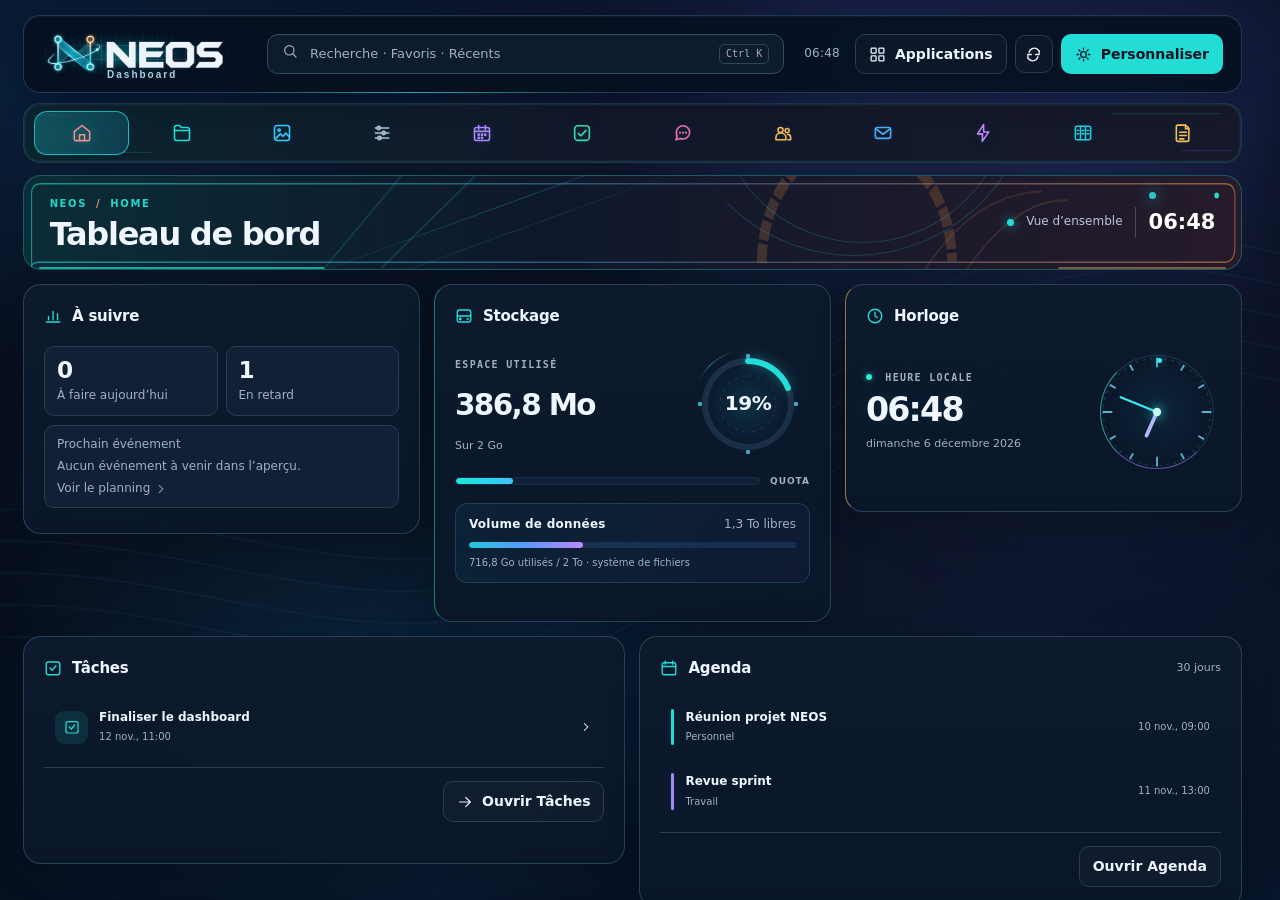
==== docs/demo/index.html @ 85dde745 "Present Neos and prepare the Nextcloud App Store package" ====
<!doctype html>
<html lang="fr">
<head>
  <meta charset="utf-8">
  <meta name="viewport" content="width=device-width, initial-scale=1">
  <base href="../../">
  <title>Neos v0.7.0 — Démonstration</title>
  <link rel="stylesheet" href="novadashboard/css/app.css">
  <style>:root { --header-height: 0px; } body { margin: 0; background: #080f1d; }</style>
</head>
<body>
  <div id="nova-root" data-demo="true"></div>
  <script src="docs/demo/data.js"></script>
  <script src="novadashboard/js/app.js"></script>
</body>
</html>
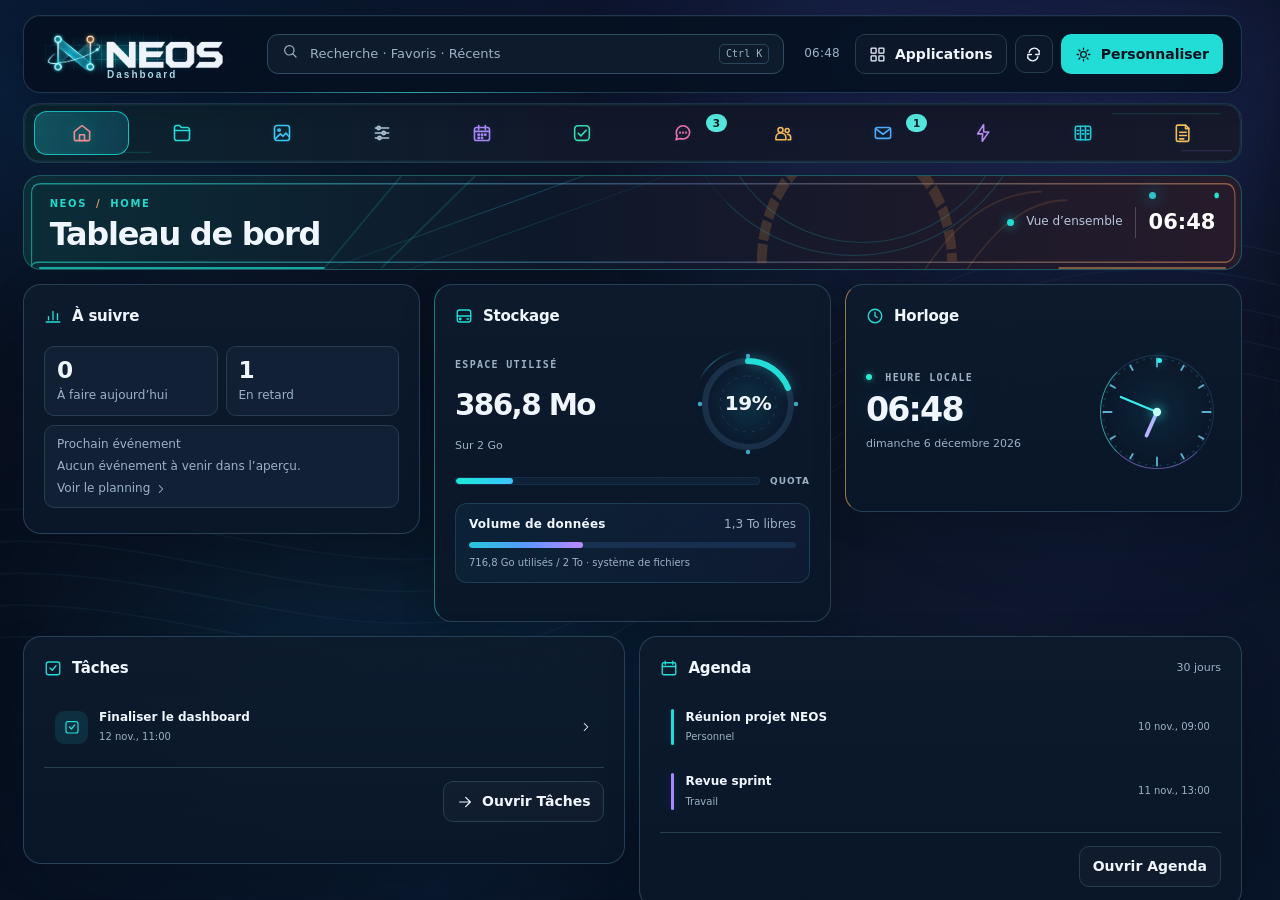
==== commit a84b4b08: "Archive older releases and show unread badges in Neos 0.7.1" ====
--- a/docs/demo/index.html
+++ b/docs/demo/index.html
@@ -4,7 +4,7 @@
   <meta charset="utf-8">
   <meta name="viewport" content="width=device-width, initial-scale=1">
   <base href="../../">
-  <title>Neos v0.7.0 — Démonstration</title>
+  <title>Neos v0.7.1 — Démonstration</title>
   <link rel="stylesheet" href="novadashboard/css/app.css">
   <style>:root { --header-height: 0px; } body { margin: 0; background: #080f1d; }</style>
 </head>
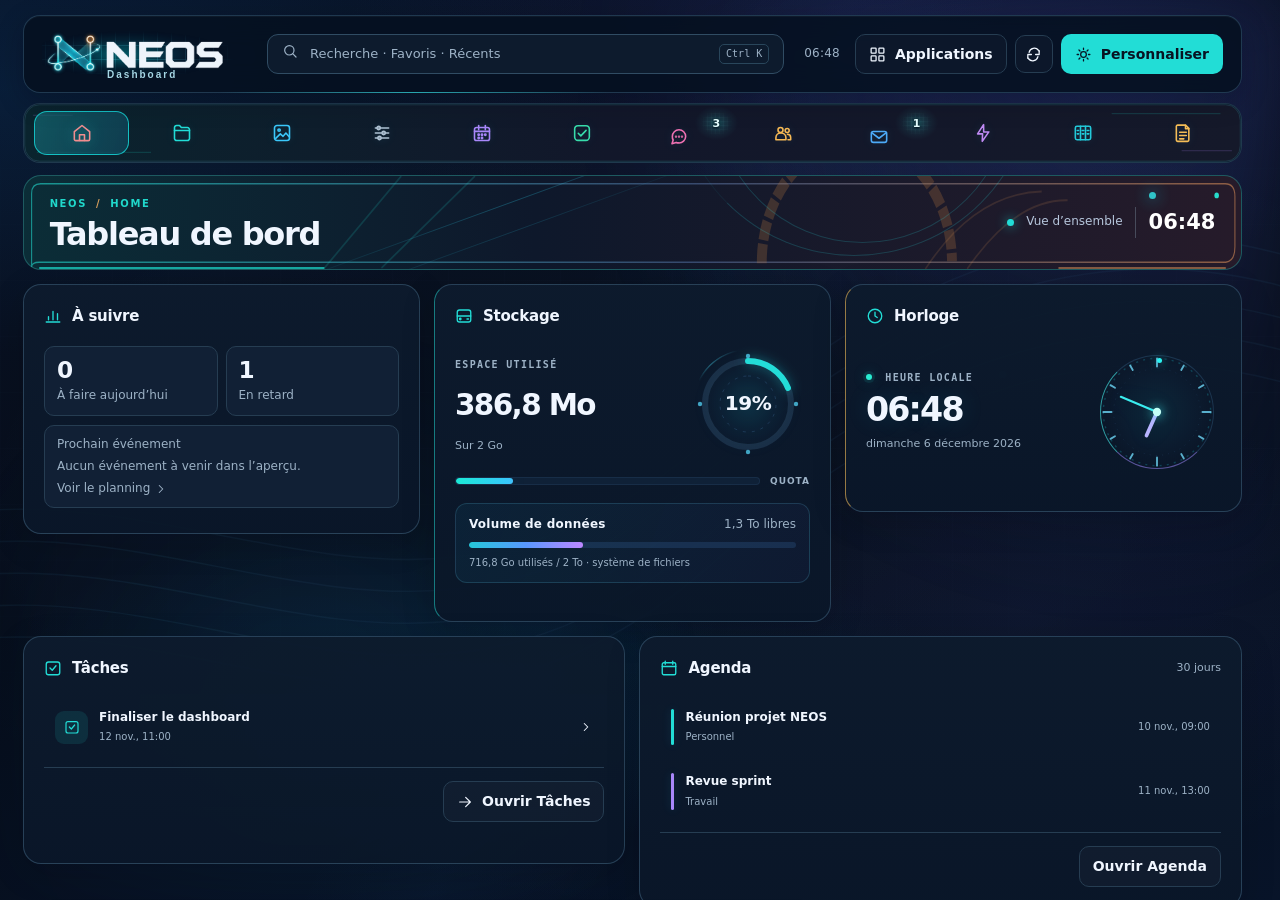
==== commit e55f8b47: "Apply the soft grid halo to unread badges in Neos 0.7.2" ====
--- a/docs/demo/index.html
+++ b/docs/demo/index.html
@@ -4,7 +4,7 @@
   <meta charset="utf-8">
   <meta name="viewport" content="width=device-width, initial-scale=1">
   <base href="../../">
-  <title>Neos v0.7.1 — Démonstration</title>
+  <title>Neos v0.7.2 — Démonstration</title>
   <link rel="stylesheet" href="novadashboard/css/app.css">
   <style>:root { --header-height: 0px; } body { margin: 0; background: #080f1d; }</style>
 </head>
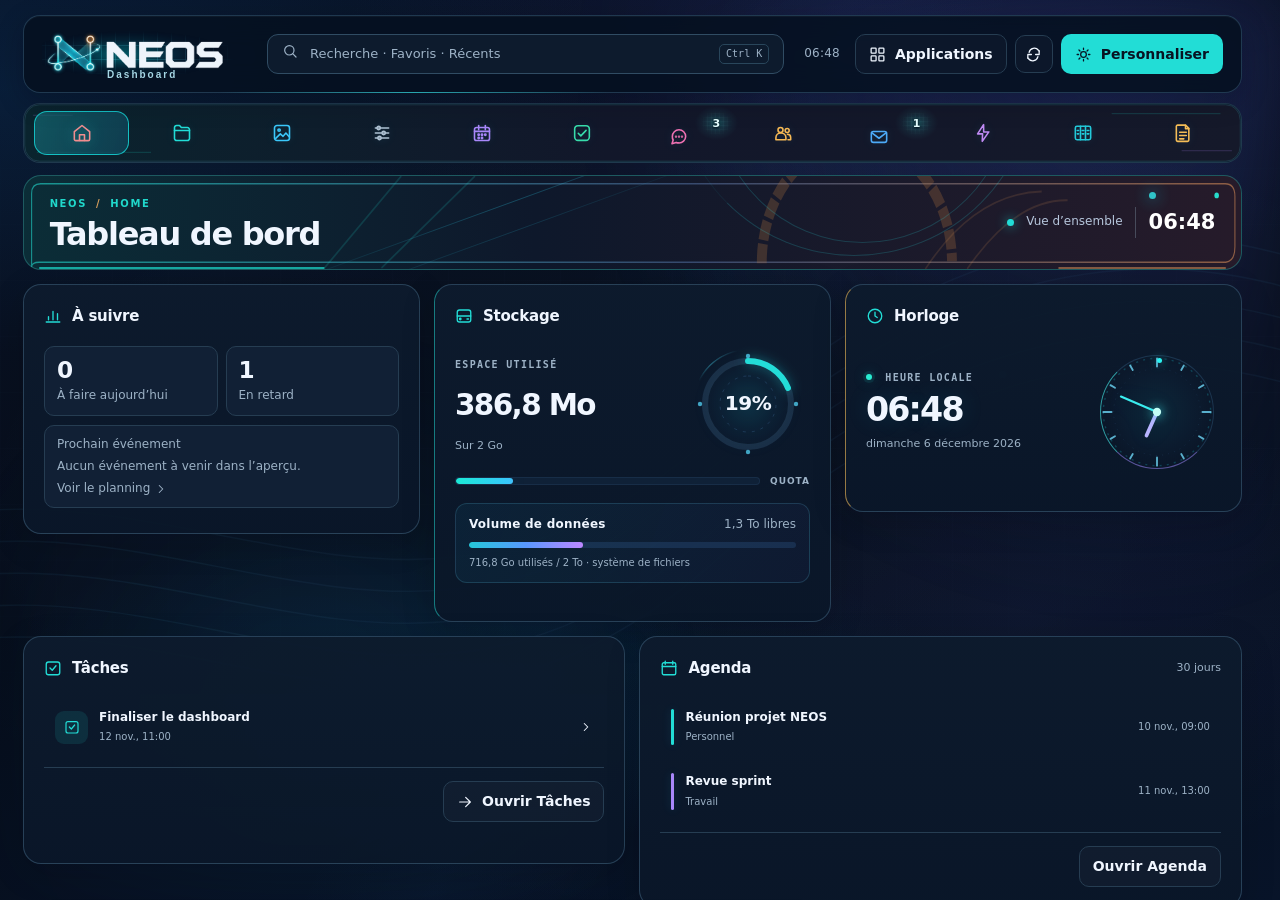
==== commit 2ae20d8c: "Improve widget arrangement in Neos 0.7.3" ====
--- a/docs/demo/index.html
+++ b/docs/demo/index.html
@@ -4,7 +4,7 @@
   <meta charset="utf-8">
   <meta name="viewport" content="width=device-width, initial-scale=1">
   <base href="../../">
-  <title>Neos v0.7.2 — Démonstration</title>
+  <title>Neos v0.7.3 — Démonstration</title>
   <link rel="stylesheet" href="novadashboard/css/app.css">
   <style>:root { --header-height: 0px; } body { margin: 0; background: #080f1d; }</style>
 </head>
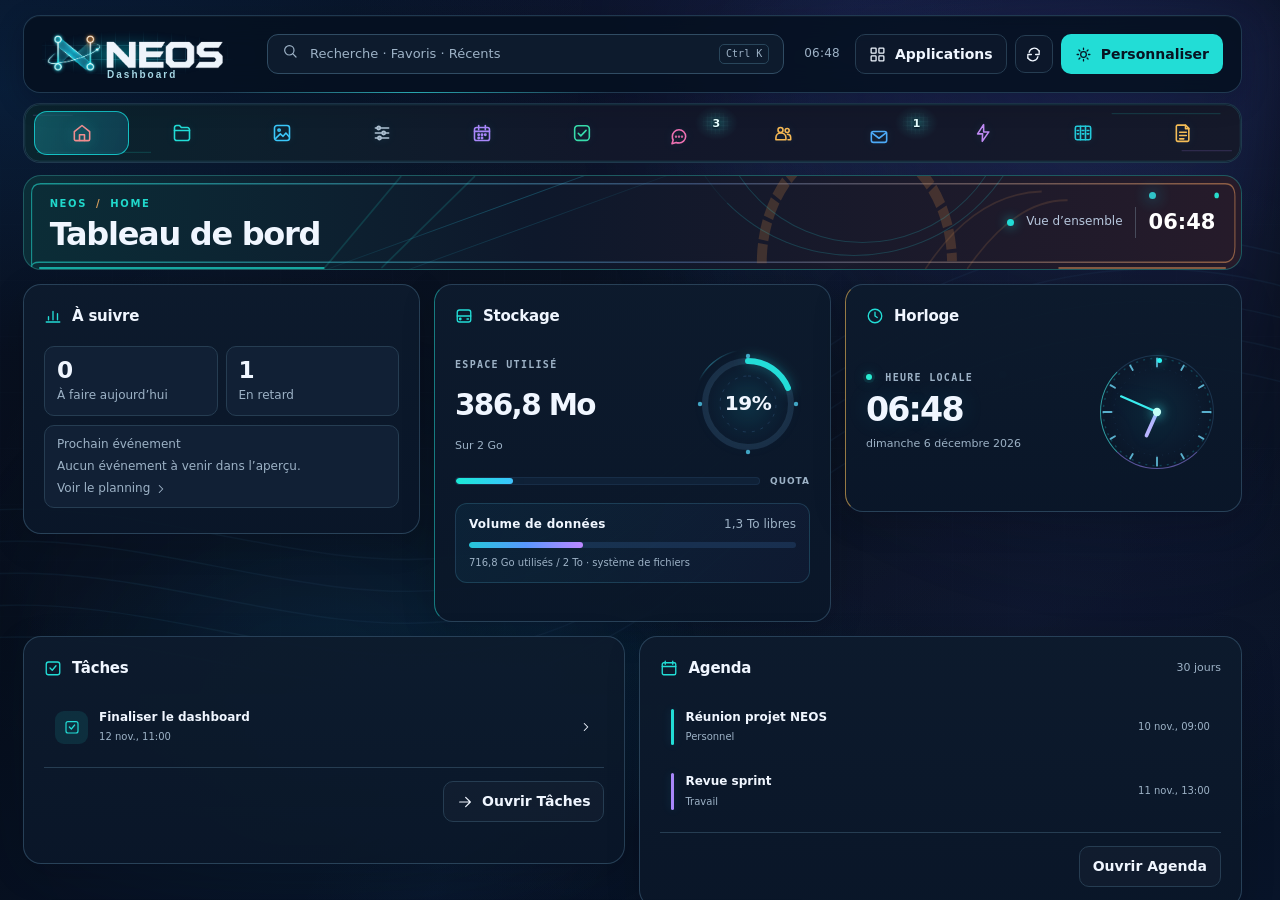
==== commit ac2d2691: "Add precise home widget placement in Neos 0.7.4" ====
--- a/docs/demo/index.html
+++ b/docs/demo/index.html
@@ -4,7 +4,7 @@
   <meta charset="utf-8">
   <meta name="viewport" content="width=device-width, initial-scale=1">
   <base href="../../">
-  <title>Neos v0.7.3 — Démonstration</title>
+  <title>Neos v0.7.4 — Démonstration</title>
   <link rel="stylesheet" href="novadashboard/css/app.css">
   <style>:root { --header-height: 0px; } body { margin: 0; background: #080f1d; }</style>
 </head>
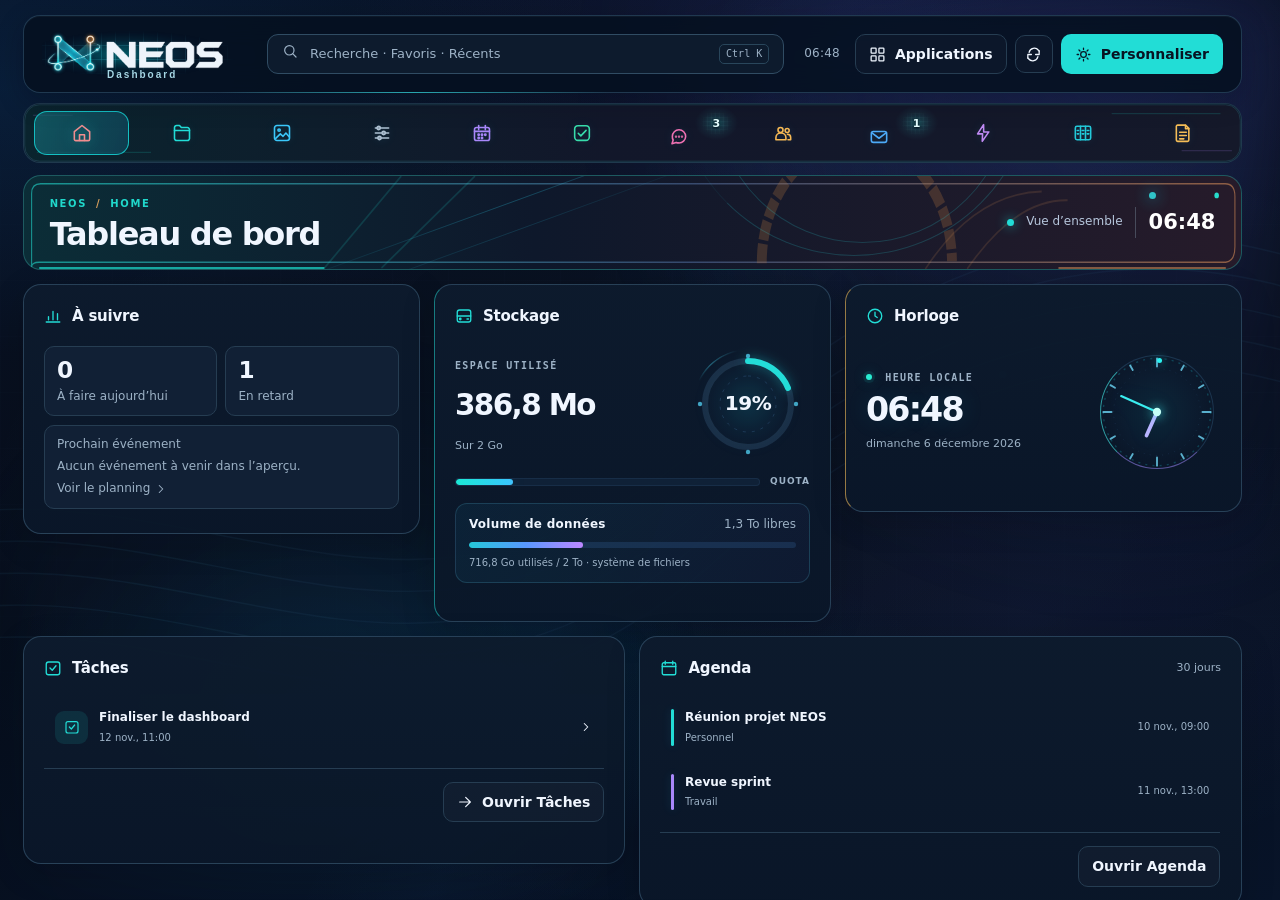
==== commit 5222dd03: "Keep widget heights consistent and refine resizing in Neos 0.7.5" ====
--- a/docs/demo/index.html
+++ b/docs/demo/index.html
@@ -4,7 +4,7 @@
   <meta charset="utf-8">
   <meta name="viewport" content="width=device-width, initial-scale=1">
   <base href="../../">
-  <title>Neos v0.7.4 — Démonstration</title>
+  <title>Neos v0.7.5 — Démonstration</title>
   <link rel="stylesheet" href="novadashboard/css/app.css">
   <style>:root { --header-height: 0px; } body { margin: 0; background: #080f1d; }</style>
 </head>
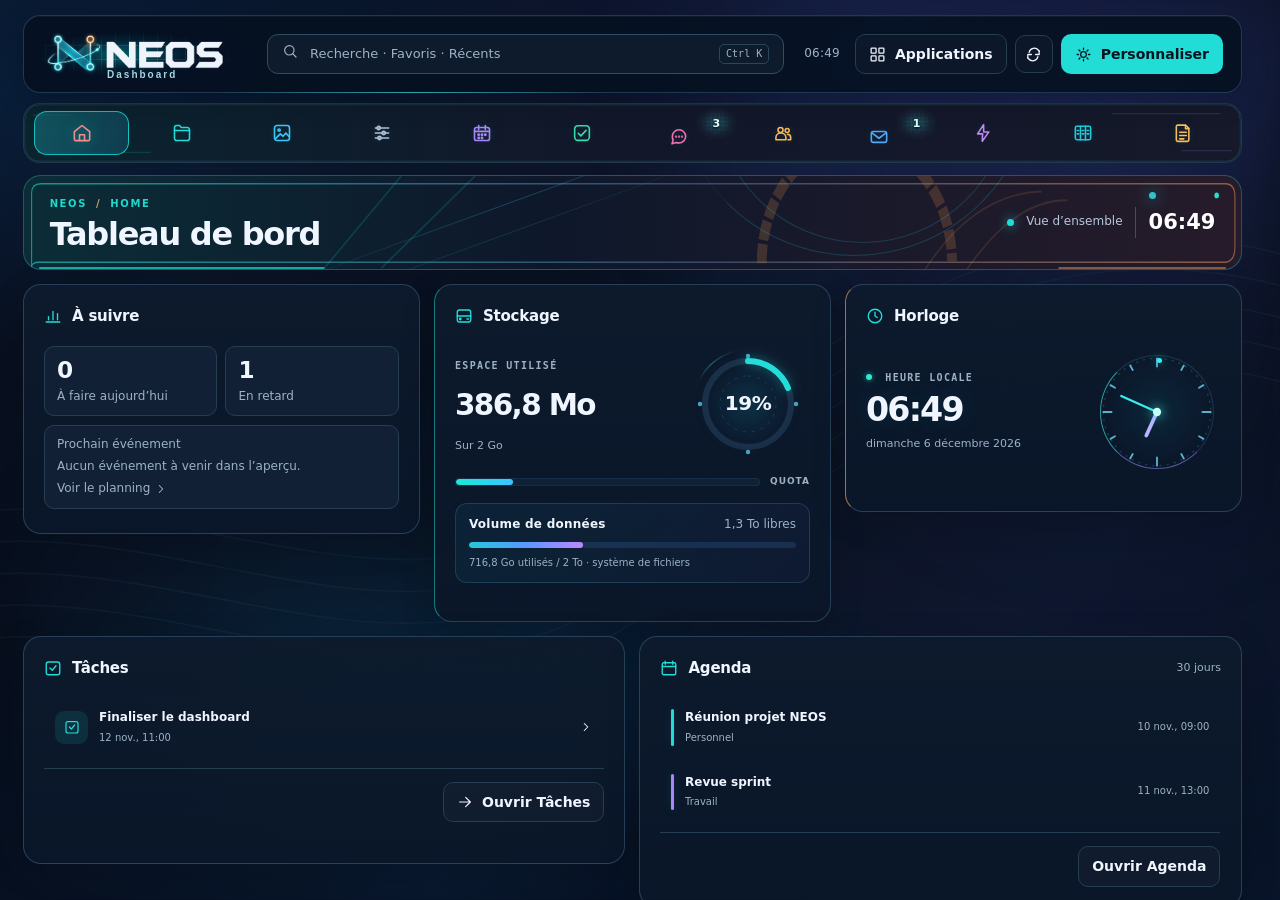
==== commit b6148352: "Fit dashboard widgets without internal scrollbars in Neos 0.7.6" ====
--- a/docs/demo/index.html
+++ b/docs/demo/index.html
@@ -4,7 +4,7 @@
   <meta charset="utf-8">
   <meta name="viewport" content="width=device-width, initial-scale=1">
   <base href="../../">
-  <title>Neos v0.7.5 — Démonstration</title>
+  <title>Neos v0.7.6 — Démonstration</title>
   <link rel="stylesheet" href="novadashboard/css/app.css">
   <style>:root { --header-height: 0px; } body { margin: 0; background: #080f1d; }</style>
 </head>
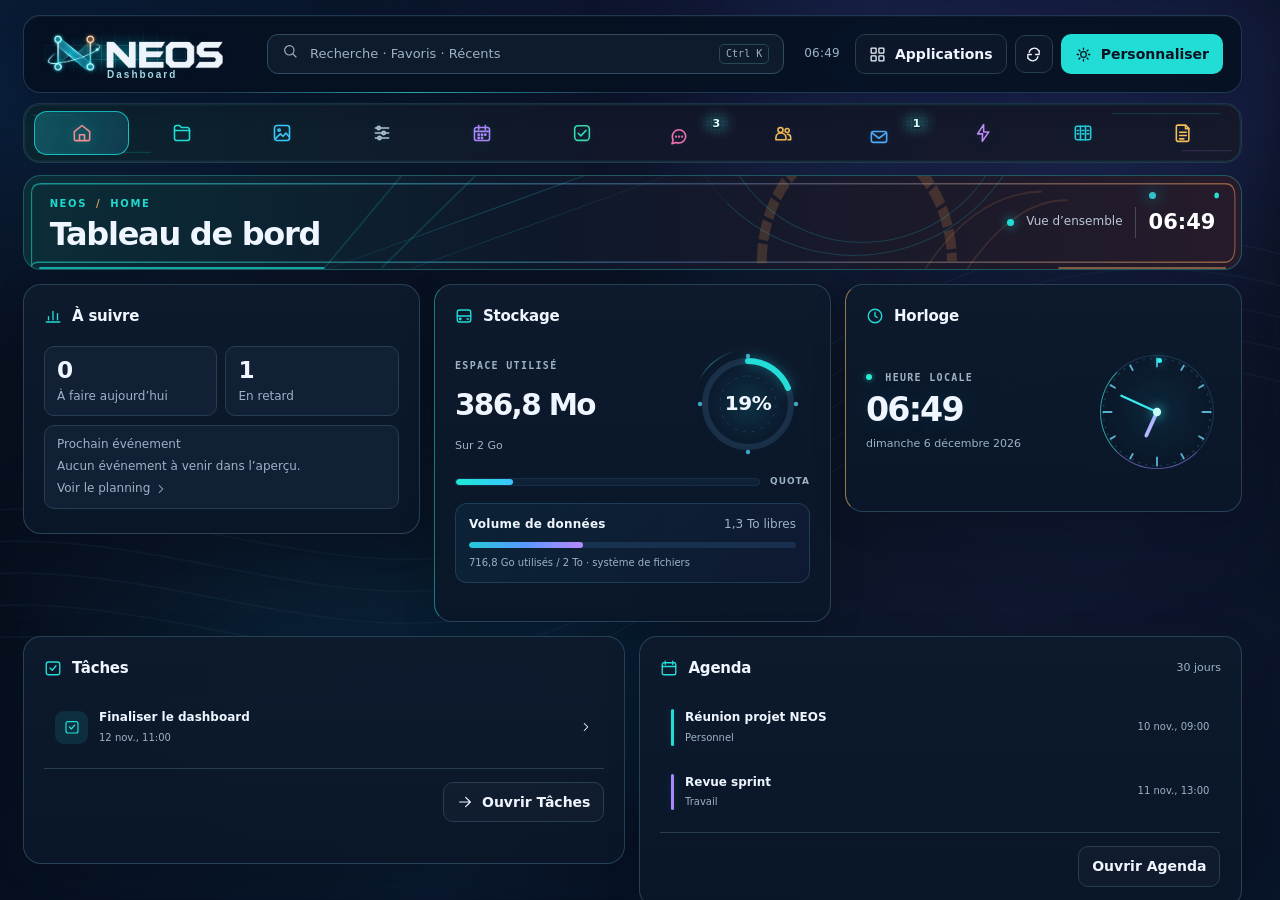
==== commit 49260e44: "Align widget spacing and paginate compact previews in Neos 0.7.7" ====
--- a/docs/demo/index.html
+++ b/docs/demo/index.html
@@ -4,7 +4,7 @@
   <meta charset="utf-8">
   <meta name="viewport" content="width=device-width, initial-scale=1">
   <base href="../../">
-  <title>Neos v0.7.6 — Démonstration</title>
+  <title>Neos v0.7.7 — Démonstration</title>
   <link rel="stylesheet" href="novadashboard/css/app.css">
   <style>:root { --header-height: 0px; } body { margin: 0; background: #080f1d; }</style>
 </head>
